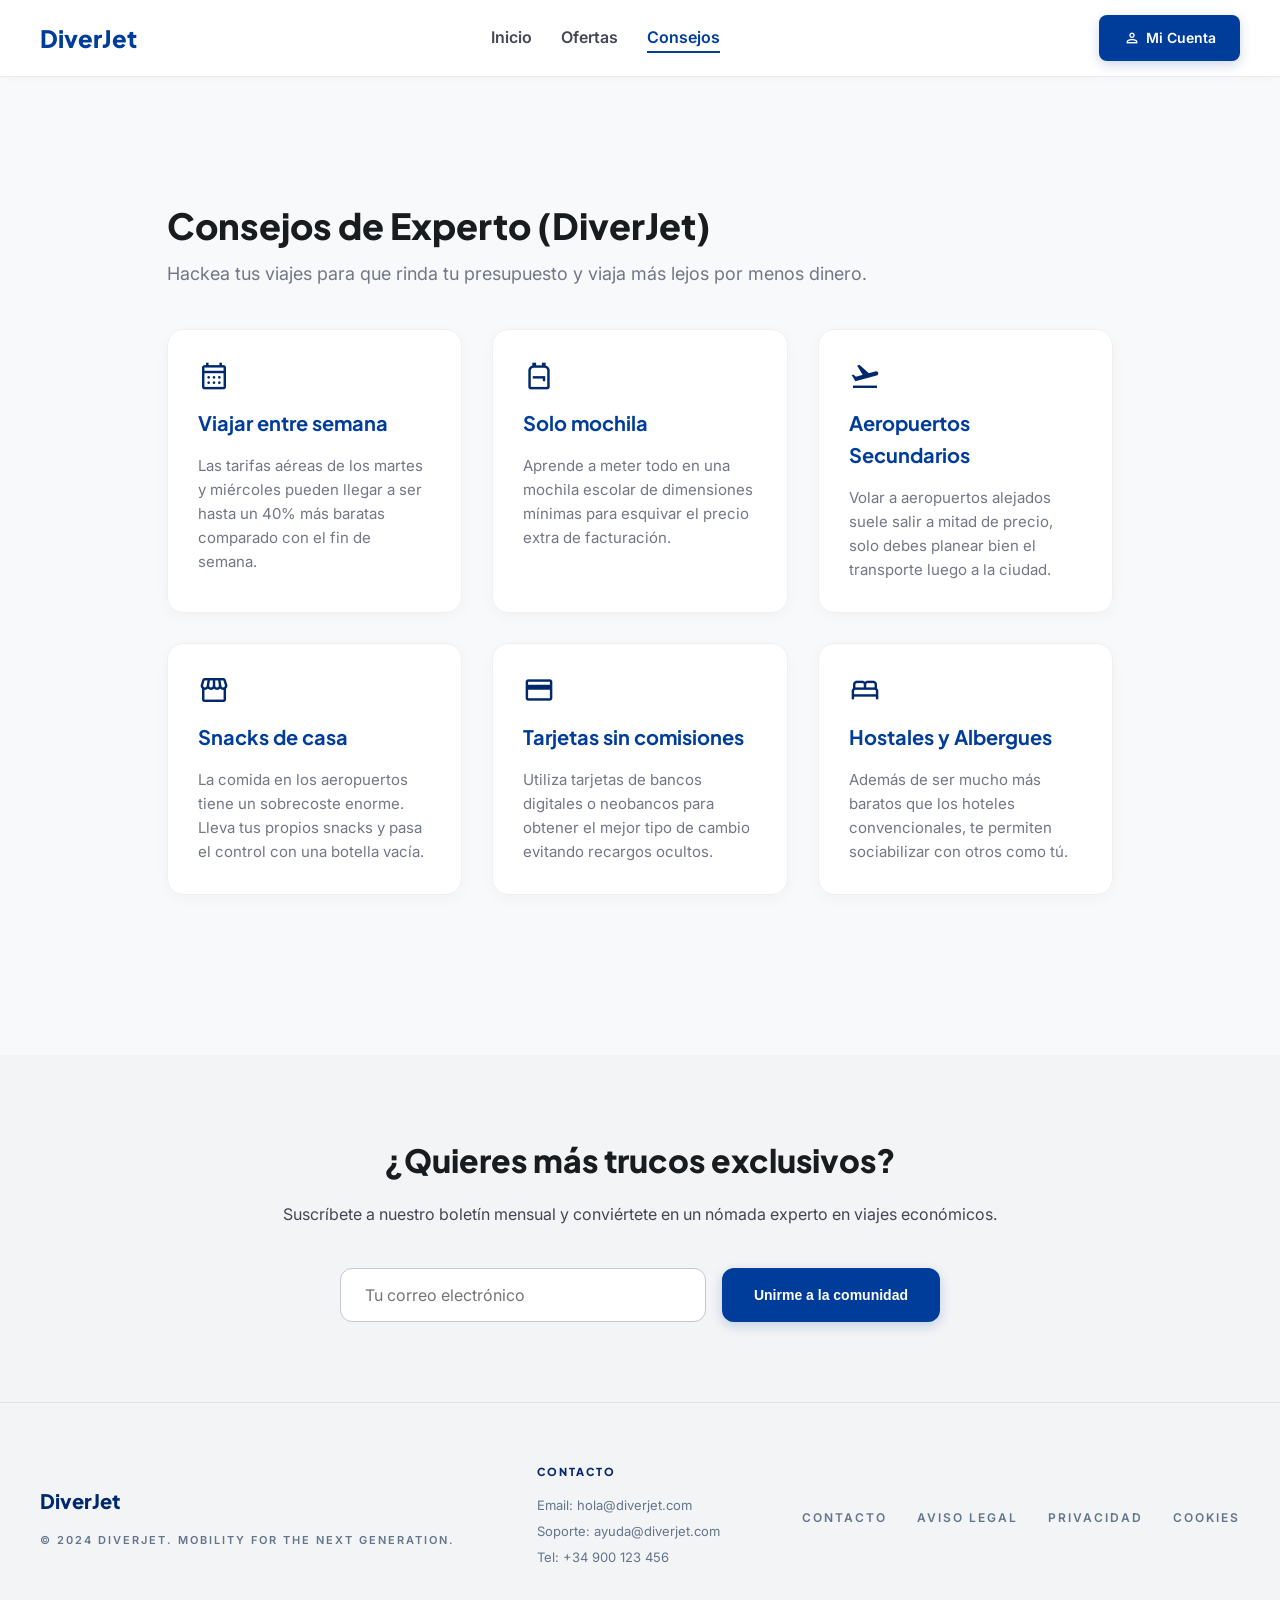
==== consejos.html @ 74a71c90 "Add files via upload" ====
﻿<!DOCTYPE html>
<html lang="es">

<head>
    <meta charset="utf-8">
    <title>Consejos de Experto | DiverJet</title>
    <!-- Vincula el nuevo estilo mejorado pero simple -->
    <link rel="stylesheet" href="estilo.css">
    <link href="https://fonts.googleapis.com/css2?family=Material+Symbols+Outlined:wght,FILL,GRAD,opsz@400,0,0,24" rel="stylesheet" />
</head>

<body>
    <!-- MENÚ SUPERIOR -->
    <div class="cima">
        <h2>DiverJet</h2>
        <div class="enlaces">
            <a href="index.html">Inicio</a>
            <a href="ofertas.html">Ofertas</a>
            <a href="consejos.html" class="activo">Consejos</a>
        </div>
        <a href="login.html" class="boton-azul" style="display: flex; align-items: center; gap: 5px; text-decoration: none; width: fit-content;"><span class="material-symbols-outlined" style="font-size: 18px;">person</span> Mi Cuenta</a>
    </div>

    <!-- CONTENIDO CENTRAL OPFERTAS -->
    <div class="principal">
        
        <h1 class="titulo-seccion" style="margin-top: 40px;">Consejos de Experto (DiverJet)</h1>
        <p class="subtitulo-seccion">Hackea tus viajes para que rinda tu presupuesto y viaja más lejos por menos dinero.</p>

        <div class="contenedor-cajas cuatro-columnas" style="margin-top: 40px;">
            <div class="caja-pequena">
                <span class="material-symbols-outlined" style="font-size: 32px; color: #00296d; margin-bottom: 15px;">calendar_month</span>
                <h3>Viajar entre semana</h3>
                <p>Las tarifas aéreas de los martes y miércoles pueden llegar a ser hasta un 40% más baratas comparado con el fin de semana.</p>
            </div>
            <div class="caja-pequena">
                <span class="material-symbols-outlined" style="font-size: 32px; color: #00296d; margin-bottom: 15px;">backpack</span>
                <h3>Solo mochila</h3>
                <p>Aprende a meter todo en una mochila escolar de dimensiones mínimas para esquivar el precio extra de facturación.</p>
            </div>
            <div class="caja-pequena">
                <span class="material-symbols-outlined" style="font-size: 32px; color: #00296d; margin-bottom: 15px;">flight_takeoff</span>
                <h3>Aeropuertos Secundarios</h3>
                <p>Volar a aeropuertos alejados suele salir a mitad de precio, solo debes planear bien el transporte luego a la ciudad.</p>
            </div>
            <div class="caja-pequena">
                <span class="material-symbols-outlined" style="font-size: 32px; color: #00296d; margin-bottom: 15px;">storefront</span>
                <h3>Snacks de casa</h3>
                <p>La comida en los aeropuertos tiene un sobrecoste enorme. Lleva tus propios snacks y pasa el control con una botella vacía.</p>
            </div>
            <div class="caja-pequena">
                <span class="material-symbols-outlined" style="font-size: 32px; color: #00296d; margin-bottom: 15px;">credit_card</span>
                <h3>Tarjetas sin comisiones</h3>
                <p>Utiliza tarjetas de bancos digitales o neobancos para obtener el mejor tipo de cambio evitando recargos ocultos.</p>
            </div>
            <div class="caja-pequena">
                <span class="material-symbols-outlined" style="font-size: 32px; color: #00296d; margin-bottom: 15px;">bed</span>
                <h3>Hostales y Albergues</h3>
                <p>Además de ser mucho más baratos que los hoteles convencionales, te permiten sociabilizar con otros como tú.</p>
            </div>
        </div>

    </div>

    <!-- BOLETÍN / NEWSLETTER -->
    <div class="boletin">
        <div class="boletin-contenido">
            <h2>¿Quieres más trucos exclusivos?</h2>
            <p>Suscríbete a nuestro boletín mensual y conviértete en un nómada experto en viajes económicos.</p>
            <div class="boletin-form">
                <input type="email" placeholder="Tu correo electrónico">
                <button class="boton-azul">Unirme a la comunidad</button>
            </div>
        </div>
    </div>

            <!-- PIE DE PÁGINA -->
    <div class="pie-nuevo">
        <div class="pie-nuevo-contenedor">
            <div class="pie-nuevo-marca">
                <span class="pie-nuevo-logo">DiverJet</span>
                <p>© 2024 DiverJet. Mobility for the Next Generation.</p>
            </div>
            <div class="pie-nuevo-info">
                <h3>Contacto</h3>
                <p>Email: hola@diverjet.com</p>
                <p>Soporte: ayuda@diverjet.com</p>
                <p>Tel: +34 900 123 456</p>
            </div>
            <div class="pie-nuevo-enlaces">
                <a href="#">Contacto</a>
                <a href="#">Aviso Legal</a>
                <a href="#">Privacidad</a>
                <a href="#">Cookies</a>
            </div>
        </div>
    </div>
</body>
</html>
---- estilo.css ----
/* FUENTES Y RESET */
@import url('https://fonts.googleapis.com/css2?family=Plus+Jakarta+Sans:wght@500;700;900&family=Inter:wght@400;500;600&display=swap');

* {
  box-sizing: border-box;
  margin: 0;
  padding: 0;
}

body {
  font-family: 'Inter', sans-serif;
  background-color: #f8f9fb;
  color: #191c1e;
  line-height: 1.6;
  display: flex;
  flex-direction: column;
  min-height: 100vh;
}

h1,
h2,
h3,
h4 {
  font-family: 'Plus Jakarta Sans', sans-serif;
}

/* MENÚ SUPERIOR (CIMA) */
.cima {
  background-color: rgba(255, 255, 255, 0.95);
  padding: 15px 40px;
  display: flex;
  justify-content: space-between;
  align-items: center;
  border-bottom: 1px solid #eaeaea;
  position: sticky;
  top: 0;
  z-index: 100;
  box-shadow: 0 2px 10px rgba(0, 0, 0, 0.02);
}

.cima h2 {
  color: #003d9b;
  font-size: 24px;
  font-weight: 900;
}

.enlaces a {
  text-decoration: none;
  color: #434654;
  font-weight: 600;
  margin-right: 25px;
  transition: color 0.2s;
}

.enlaces a:hover {
  color: #003d9b;
}

/* BOTONES */
.boton-azul {
  background-color: #003d9b;
  color: #ffffff;
  border: none;
  padding: 12px 24px;
  border-radius: 8px;
  font-weight: 600;
  font-size: 14px;
  cursor: pointer;
  transition: all 0.2s ease;
  box-shadow: 0 4px 12px rgba(0, 61, 155, 0.2);
}

.boton-azul:hover {
  background-color: #0052cc;
  transform: translateY(-2px);
  box-shadow: 0 6px 15px rgba(0, 61, 155, 0.3);
}

.boton-secundario {
  display: block;
  width: 100%;
  text-align: center;
  background-color: #f3f4f6;
  color: #003d9b;
  border-radius: 8px;
  padding: 12px;
  text-decoration: none;
  font-weight: 700;
  transition: background-color 0.2s;
}

.boton-secundario:hover {
  background-color: #e5e7eb;
}

/* PORTADA */
.portada {
  position: relative;
  padding: 120px 20px;
  text-align: center;
  background-color: #001848;
  background-image: linear-gradient(rgba(0, 0, 0, 0.3), rgba(0, 0, 0, 0.6)), url('https://lh3.googleusercontent.com/aida-public/[base64]');
  background-size: cover;
  background-position: center;
  color: white;
}

.portada h1 {
  font-size: 64px;
  font-weight: 900;
  margin-bottom: 20px;
  letter-spacing: -1px;
}

.subtitulo {
  font-size: 22px;
  margin-bottom: 40px;
  font-weight: 400;
  opacity: 0.9;
}

/* BUSCADOR */
.buscador {
  background-color: rgba(255, 255, 255, 0.95);
  padding: 15px;
  border-radius: 12px;
  display: inline-flex;
  gap: 10px;
  flex-wrap: wrap;
  align-items: center;
  box-shadow: 0 10px 30px rgba(0, 0, 0, 0.2);
}

.buscador input {
  padding: 12px 15px;
  border: 1px solid #ddd;
  border-radius: 8px;
  width: 220px;
  font-size: 15px;
  font-family: 'Inter', sans-serif;
}

/* PRINCIPAL (CONTENIDO) */
.principal {
  max-width: 1200px;
  margin: 80px auto;
  padding: 0 20px;
}

.titulo-seccion {
  font-size: 36px;
  color: #191c1e;
  margin-bottom: 5px;
  font-weight: 900;
}

.subtitulo-seccion {
  color: #737685;
  margin-bottom: 40px;
  font-size: 18px;
}

/* CONTENEDOR DE CAJAS (GRID) */
.contenedor-cajas {
  display: grid;
  grid-template-columns: repeat(auto-fit, minmax(320px, 1fr));
  gap: 30px;
  margin-bottom: 80px;
}

/* CAJA DE OFERTA */
.caja {
  background-color: #ffffff;
  border-radius: 16px;
  overflow: hidden;
  box-shadow: 0 4px 20px rgba(0, 0, 0, 0.05);
  transition: transform 0.3s ease, box-shadow 0.3s ease;
  border: 1px solid #f0f0f0;
  position: relative;
  display: flex;
  flex-direction: column;
}

.caja:hover {
  transform: translateY(-8px);
  box-shadow: 0 15px 30px rgba(0, 0, 0, 0.1);
}

.caja-destacada {
  border: 2px solid #dae2ff;
  box-shadow: 0 10px 25px rgba(0, 61, 155, 0.1);
}

.etiqueta {
  position: absolute;
  top: 15px;
  left: 15px;
  background-color: #003d9b;
  color: white;
  padding: 5px 12px;
  border-radius: 20px;
  font-size: 11px;
  font-weight: 700;
  text-transform: uppercase;
  letter-spacing: 1px;
}

.etiqueta-alerta {
  background-color: #f59e0b;
}

.caja img {
  width: 100%;
  height: 220px;
  object-fit: cover;
}

.precio-tag {
  position: absolute;
  top: 170px;
  right: 15px;
  background-color: #003d9b;
  color: white;
  padding: 8px 16px;
  border-radius: 10px;
  font-size: 24px;
  font-weight: 900;
  font-family: 'Plus Jakarta Sans', sans-serif;
  box-shadow: 0 4px 10px rgba(0, 0, 0, 0.3);
}

.caja-cuerpo {
  padding: 25px;
  display: flex;
  flex-direction: column;
  flex-grow: 1;
}

.caja-cuerpo h3 {
  font-size: 22px;
  margin-bottom: 10px;
  color: #191c1e;
}

.caja-cuerpo p {
  color: #434654;
  margin-bottom: 20px;
  font-size: 15px;
  flex-grow: 1;
}

/* CAJA PEQUEÑA (CONSEJOS) */
.caja-pequena {
  background-color: #ffffff;
  border-radius: 16px;
  padding: 30px;
  box-shadow: 0 4px 15px rgba(0, 0, 0, 0.03);
  border: 1px solid #f0f0f0;
  transition: transform 0.2s;
}

.caja-pequena:hover {
  transform: translateY(-5px);
}

.caja-pequena h3 {
  color: #003d9b;
  font-size: 20px;
  margin-bottom: 15px;
}

.caja-pequena p {
  color: #737685;
  font-size: 15px;
}

/* NUEVO PIE DE PÁGINA (MODERNO) */
.pie-nuevo {
    width: 100%;
    padding: 60px 30px;
    border-top: 1px solid #e1e2e4;
    background-color: #f2f4f6;
    margin-top: auto;
}

.pie-nuevo-contenedor {
    max-width: 1200px;
    margin: 0 auto;
    display: flex;
    flex-direction: column;
    justify-content: space-between;
    align-items: center;
    gap: 30px;
}

@media (min-width: 768px) {
    .pie-nuevo-contenedor {
        flex-direction: row;
        align-items: center;
    }
}

.pie-nuevo-marca {
    display: flex;
    flex-direction: column;
    align-items: center;
    gap: 15px;
    text-align: center;
}

@media (min-width: 768px) {
    .pie-nuevo-marca {
        align-items: flex-start;
        text-align: left;
    }
}

.pie-nuevo-logo {
    font-size: 20px;
    font-weight: 800;
    color: #00296d;
    font-family: 'Plus Jakarta Sans', sans-serif;
}

.pie-nuevo-marca p {
    font-family: 'Inter', sans-serif;
    font-size: 11px;
    text-transform: uppercase;
    letter-spacing: 2px;
    font-weight: 600;
    color: #64748b;
    margin: 0;
}

.pie-nuevo-enlaces {
    display: flex;
    gap: 30px;
    flex-wrap: wrap;
    justify-content: center;
    font-family: 'Inter', sans-serif;
    font-size: 12px;
    text-transform: uppercase;
    letter-spacing: 2px;
    font-weight: 600;
}

.pie-nuevo-enlaces a {
    color: #64748b;
    text-decoration: none;
    transition: color 0.2s ease;
}

.pie-nuevo-enlaces a:hover {
    color: #00296d;
}

.pie-nuevo-info {
    display: flex;
    flex-direction: column;
    align-items: center;
    text-align: center;
}

@media (min-width: 768px) {
    .pie-nuevo-info {
        align-items: flex-start;
        text-align: left;
    }
}

.pie-nuevo-info h3 {
    font-size: 11px;
    font-weight: 800;
    color: #00296d;
    text-transform: uppercase;
    letter-spacing: 2px;
    margin-bottom: 15px;
}

.pie-nuevo-info p {
    font-family: 'Inter', sans-serif;
    font-size: 13px;
    color: #64748b;
    margin-bottom: 5px;
}

/* ================= NUEVOS ESTILOS PARA PAGINA OFERTAS ================= */

/* LINK ACTIVO EN NAV */
.enlaces a.activo {
    color: #003d9b;
    border-bottom: 2px solid #003d9b;
    padding-bottom: 4px;
}

/* HERO OFERTAS */
.hero-ofertas {
    position: relative;
    height: 400px;
    background-image: linear-gradient(rgba(0, 41, 109, 0.8), rgba(0, 61, 155, 0.4)), url('https://lh3.googleusercontent.com/aida-public/[base64]');
    background-size: cover;
    background-position: center;
    display: flex;
    align-items: center;
    justify-content: center;
    text-align: center;
    color: white;
}

.hero-ofertas-contenido {
    max-width: 800px;
    padding: 0 20px;
}

.etiqueta-exclusiva {
    display: inline-block;
    background-color: rgba(255, 255, 255, 0.2);
    backdrop-filter: blur(10px);
    -webkit-backdrop-filter: blur(10px);
    padding: 6px 16px;
    border-radius: 20px;
    font-size: 12px;
    font-weight: 700;
    text-transform: uppercase;
    letter-spacing: 2px;
    margin-bottom: 24px;
    border: 1px solid rgba(255, 255, 255, 0.3);
}

.hero-ofertas h1 {
    font-size: 56px;
    font-weight: 900;
    margin-bottom: 24px;
    line-height: 1.1;
}

.hero-ofertas p {
    font-size: 18px;
    font-weight: 500;
    opacity: 0.9;
}

/* BARRA DE FILTROS */
.barra-filtros-contenedor {
    position: sticky;
    top: 61px;
    z-index: 90;
    background-color: #f2f4f6;
    border-bottom: 1px solid #e1e2e4;
    padding: 24px 40px;
}

.barra-filtros {
    max-width: 1200px;
    margin: 0 auto;
    display: flex;
    gap: 20px;
    flex-wrap: wrap;
    align-items: center;
}

.input-grupo {
    flex: 1;
    min-width: 200px;
    position: relative;
}

.input-grupo label {
    position: absolute;
    top: -8px;
    left: 16px;
    background-color: #f2f4f6;
    padding: 0 4px;
    font-size: 10px;
    font-weight: 700;
    color: #00296d;
    text-transform: uppercase;
    letter-spacing: 1px;
    z-index: 2;
}

.input-caja {
    display: flex;
    align-items: center;
    gap: 12px;
    background-color: #ffffff;
    border: 1px solid #c4c6d4;
    border-radius: 12px;
    padding: 12px 16px;
    position: relative;
}

.input-caja .material-symbols-outlined {
    color: #00296d;
    font-size: 20px;
}

.input-caja select, .input-caja input {
    border: none;
    outline: none;
    background: transparent;
    font-family: 'Inter', sans-serif;
    font-size: 14px;
    font-weight: 600;
    color: #191c1e;
    width: 100%;
}

.texto-valor {
    font-size: 14px;
    font-weight: 600;
}

.boton-buscar {
    background-color: #00296d;
    color: white;
    border: none;
    padding: 14px 32px;
    border-radius: 12px;
    font-weight: 700;
    font-size: 15px;
    cursor: pointer;
    display: flex;
    align-items: center;
    gap: 8px;
    transition: all 0.2s;
    box-shadow: 0 4px 15px rgba(0, 41, 109, 0.2);
}

.boton-buscar:hover {
    background-color: #003d9b;
    transform: translateY(-2px);
}

/* MODIFICADOR GRID (4 columnas) */
.cuatro-columnas {
    grid-template-columns: repeat(auto-fit, minmax(260px, 1fr));
}

/* ESTILO GLASS PARA TARJETAS */
.glass-precio {
    background: rgba(0, 61, 155, 0.9) !important;
    backdrop-filter: blur(10px);
    -webkit-backdrop-filter: blur(10px);
    display: flex;
    flex-direction: column;
    align-items: center;
    line-height: 1;
    padding: 8px 16px;
    top: 155px !important;
    bottom: auto !important;
    box-shadow: 0 4px 15px rgba(0, 0, 0, 0.2);
}
.glass-precio span {
    font-size: 11px;
    font-weight: 700;
    opacity: 0.9;
    margin-bottom: 2px;
    text-transform: uppercase;
    letter-spacing: 0.5px;
}

.z-10 { z-index: 10; }
.relative { position: relative; }

/* CAJA PIE (Details link) */
.caja-pie {
    display: flex;
    justify-content: space-between;
    align-items: center;
    margin-top: 15px;
    padding-top: 15px;
    border-top: 1px solid #f0f0f0;
}

.caja-pie span {
    font-size: 10px;
    font-weight: 700;
    color: #747783;
    text-transform: uppercase;
    letter-spacing: 1px;
}

.caja-pie a {
    color: #00296d;
    text-decoration: none;
    font-weight: 700;
    font-size: 14px;
    display: flex;
    align-items: center;
}

.caja-pie a:hover {
    text-decoration: underline;
}

/* BOLETÍN / NEWSLETTER */
.boletin {
    background-color: #f2f4f6;
    padding: 80px 20px;
    text-align: center;
}

.boletin-contenido {
    max-width: 800px;
    margin: 0 auto;
}

.boletin h2 {
    font-size: 32px;
    font-weight: 900;
    color: #191c1e;
    margin-bottom: 16px;
}

.boletin p {
    color: #434652;
    margin-bottom: 40px;
    font-size: 16px;
}

.boletin-form {
    display: flex;
    gap: 16px;
    max-width: 600px;
    margin: 0 auto;
}

@media (max-width: 600px) {
    .boletin-form {
        flex-direction: column;
    }
}

.boletin-form input {
    flex: 1;
    padding: 16px 24px;
    border: 1px solid #c4c6d4;
    border-radius: 12px;
    outline: none;
    font-family: 'Inter', sans-serif;
    font-size: 16px;
}

.boletin-form input:focus {
    border-color: #003d9b;
    box-shadow: 0 0 0 2px rgba(0, 61, 155, 0.2);
}

.boletin-form button {
    border-radius: 12px;
    padding: 16px 32px;
}

/* ================= PAGINA DE RESERVA ================= */
.contenedor-reserva {
    display: flex;
    flex-wrap: wrap;
    gap: 40px;
    margin-top: 40px;
}

.reserva-info {
    flex: 1;
    min-width: 300px;
}

.reserva-info img {
    width: 100%;
    height: 300px;
    object-fit: cover;
    border-radius: 16px;
    margin-bottom: 20px;
    box-shadow: 0 4px 15px rgba(0,0,0,0.1);
}

.reserva-info h2 {
    font-size: 32px;
    color: #00296d;
    margin-bottom: 10px;
}

.reserva-info p {
    color: #434652;
    margin-bottom: 20px;
    line-height: 1.6;
}

.reserva-form {
    flex: 1;
    min-width: 300px;
    background-color: white;
    padding: 40px;
    border-radius: 16px;
    box-shadow: 0 10px 30px rgba(0,0,0,0.05);
    border: 1px solid #e1e2e4;
}

.formulario-grupo {
    margin-bottom: 20px;
}

.formulario-grupo label {
    display: block;
    font-weight: 700;
    margin-bottom: 8px;
    font-size: 14px;
    color: #434652;
}

.formulario-grupo input, .formulario-grupo select {
    width: 100%;
    padding: 12px 16px;
    border: 1px solid #c4c6d4;
    border-radius: 8px;
    font-family: 'Inter', sans-serif;
    outline: none;
    font-size: 15px;
}

.formulario-grupo input:focus, .formulario-grupo select:focus {
    border-color: #003d9b;
    box-shadow: 0 0 0 2px rgba(0, 61, 155, 0.2);
}

.reserva-total {
    font-size: 20px;
    font-weight: 900;
    color: #191c1e;
    margin: 30px 0 20px;
    border-top: 1px solid #e1e2e4;
    padding-top: 20px;
    display: flex;
    justify-content: space-between;
}
.reserva-total span:last-child {
    color: #00296d;
    font-size: 28px;
}
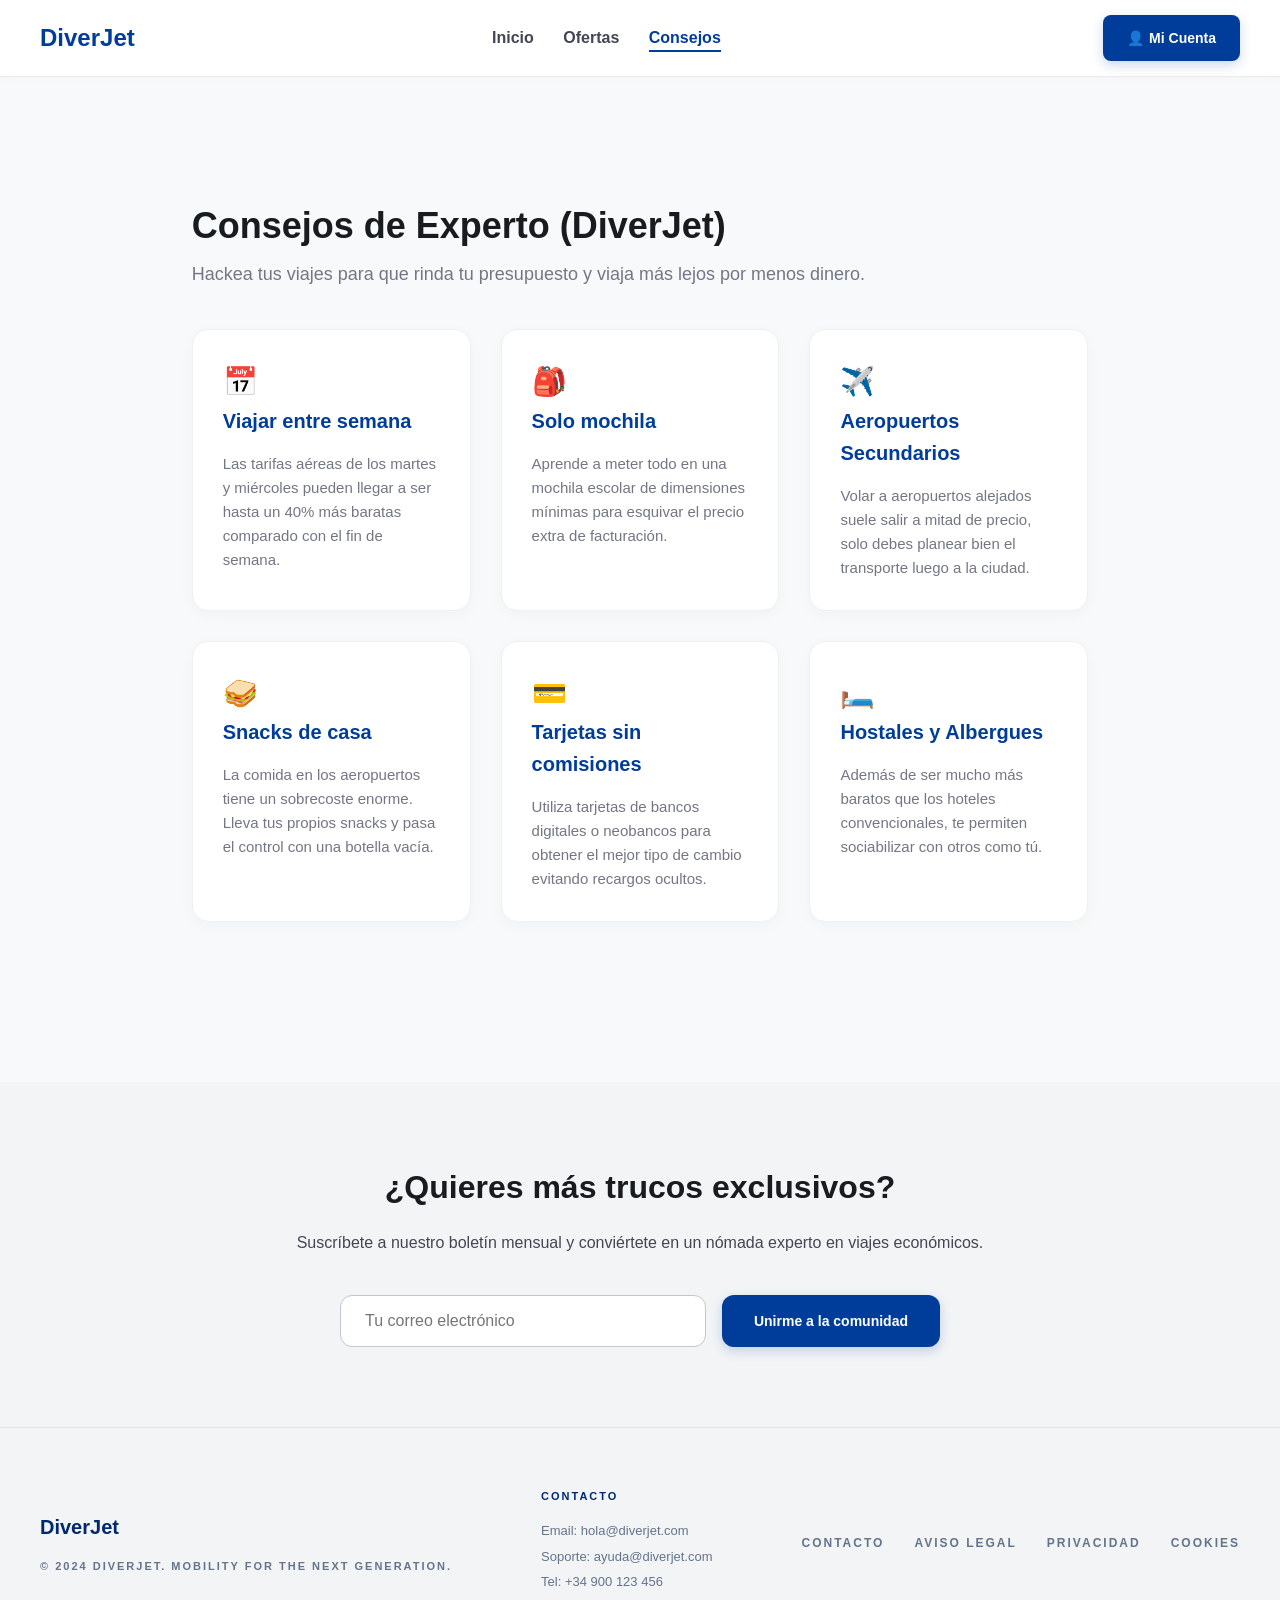
==== commit 741faa8f: "Simplifica la web sin APIs externas y con recursos locales" ====
--- a/consejos.html
+++ b/consejos.html
@@ -1,4 +1,4 @@
-﻿<!DOCTYPE html>
+<!DOCTYPE html>
 <html lang="es">
 
 <head>
@@ -6,7 +6,6 @@
     <title>Consejos de Experto | DiverJet</title>
     <!-- Vincula el nuevo estilo mejorado pero simple -->
     <link rel="stylesheet" href="estilo.css">
-    <link href="https://fonts.googleapis.com/css2?family=Material+Symbols+Outlined:wght,FILL,GRAD,opsz@400,0,0,24" rel="stylesheet" />
 </head>
 
 <body>
@@ -18,7 +17,7 @@
             <a href="ofertas.html">Ofertas</a>
             <a href="consejos.html" class="activo">Consejos</a>
         </div>
-        <a href="login.html" class="boton-azul" style="display: flex; align-items: center; gap: 5px; text-decoration: none; width: fit-content;"><span class="material-symbols-outlined" style="font-size: 18px;">person</span> Mi Cuenta</a>
+        <a href="login.html" class="boton-azul" style="display: flex; align-items: center; gap: 5px; text-decoration: none; width: fit-content;"><span aria-hidden="true">👤</span> Mi Cuenta</a>
     </div>
 
     <!-- CONTENIDO CENTRAL OPFERTAS -->
@@ -29,32 +28,32 @@
 
         <div class="contenedor-cajas cuatro-columnas" style="margin-top: 40px;">
             <div class="caja-pequena">
-                <span class="material-symbols-outlined" style="font-size: 32px; color: #00296d; margin-bottom: 15px;">calendar_month</span>
+                <span style="font-size: 28px; margin-bottom: 15px;" aria-hidden="true">📅</span>
                 <h3>Viajar entre semana</h3>
                 <p>Las tarifas aéreas de los martes y miércoles pueden llegar a ser hasta un 40% más baratas comparado con el fin de semana.</p>
             </div>
             <div class="caja-pequena">
-                <span class="material-symbols-outlined" style="font-size: 32px; color: #00296d; margin-bottom: 15px;">backpack</span>
+                <span style="font-size: 28px; margin-bottom: 15px;" aria-hidden="true">🎒</span>
                 <h3>Solo mochila</h3>
                 <p>Aprende a meter todo en una mochila escolar de dimensiones mínimas para esquivar el precio extra de facturación.</p>
             </div>
             <div class="caja-pequena">
-                <span class="material-symbols-outlined" style="font-size: 32px; color: #00296d; margin-bottom: 15px;">flight_takeoff</span>
+                <span style="font-size: 28px; margin-bottom: 15px;" aria-hidden="true">✈️</span>
                 <h3>Aeropuertos Secundarios</h3>
                 <p>Volar a aeropuertos alejados suele salir a mitad de precio, solo debes planear bien el transporte luego a la ciudad.</p>
             </div>
             <div class="caja-pequena">
-                <span class="material-symbols-outlined" style="font-size: 32px; color: #00296d; margin-bottom: 15px;">storefront</span>
+                <span style="font-size: 28px; margin-bottom: 15px;" aria-hidden="true">🥪</span>
                 <h3>Snacks de casa</h3>
                 <p>La comida en los aeropuertos tiene un sobrecoste enorme. Lleva tus propios snacks y pasa el control con una botella vacía.</p>
             </div>
             <div class="caja-pequena">
-                <span class="material-symbols-outlined" style="font-size: 32px; color: #00296d; margin-bottom: 15px;">credit_card</span>
+                <span style="font-size: 28px; margin-bottom: 15px;" aria-hidden="true">💳</span>
                 <h3>Tarjetas sin comisiones</h3>
                 <p>Utiliza tarjetas de bancos digitales o neobancos para obtener el mejor tipo de cambio evitando recargos ocultos.</p>
             </div>
             <div class="caja-pequena">
-                <span class="material-symbols-outlined" style="font-size: 32px; color: #00296d; margin-bottom: 15px;">bed</span>
+                <span style="font-size: 28px; margin-bottom: 15px;" aria-hidden="true">🛏️</span>
                 <h3>Hostales y Albergues</h3>
                 <p>Además de ser mucho más baratos que los hoteles convencionales, te permiten sociabilizar con otros como tú.</p>
             </div>
--- a/estilo.css
+++ b/estilo.css
@@ -1,6 +1,4 @@
 /* FUENTES Y RESET */
-@import url('https://fonts.googleapis.com/css2?family=Plus+Jakarta+Sans:wght@500;700;900&family=Inter:wght@400;500;600&display=swap');
-
 * {
   box-sizing: border-box;
   margin: 0;
@@ -8,7 +6,7 @@
 }
 
 body {
-  font-family: 'Inter', sans-serif;
+  font-family: Arial, Helvetica, sans-serif;
   background-color: #f8f9fb;
   color: #191c1e;
   line-height: 1.6;
@@ -21,7 +19,7 @@
 h2,
 h3,
 h4 {
-  font-family: 'Plus Jakarta Sans', sans-serif;
+  font-family: Arial, Helvetica, sans-serif;
 }
 
 /* MENÚ SUPERIOR (CIMA) */
@@ -99,7 +97,7 @@
   padding: 120px 20px;
   text-align: center;
   background-color: #001848;
-  background-image: linear-gradient(rgba(0, 0, 0, 0.3), rgba(0, 0, 0, 0.6)), url('https://lh3.googleusercontent.com/aida-public/[base64]');
+  background-image: linear-gradient(rgba(0, 0, 0, 0.3), rgba(0, 0, 0, 0.6)), url('fotos/portada.svg');
   background-size: cover;
   background-position: center;
   color: white;
@@ -137,7 +135,7 @@
   border-radius: 8px;
   width: 220px;
   font-size: 15px;
-  font-family: 'Inter', sans-serif;
+  font-family: Arial, Helvetica, sans-serif;
 }
 
 /* PRINCIPAL (CONTENIDO) */
@@ -225,7 +223,7 @@
   border-radius: 10px;
   font-size: 24px;
   font-weight: 900;
-  font-family: 'Plus Jakarta Sans', sans-serif;
+  font-family: Arial, Helvetica, sans-serif;
   box-shadow: 0 4px 10px rgba(0, 0, 0, 0.3);
 }
 
@@ -319,11 +317,11 @@
     font-size: 20px;
     font-weight: 800;
     color: #00296d;
-    font-family: 'Plus Jakarta Sans', sans-serif;
+    font-family: Arial, Helvetica, sans-serif;
 }
 
 .pie-nuevo-marca p {
-    font-family: 'Inter', sans-serif;
+    font-family: Arial, Helvetica, sans-serif;
     font-size: 11px;
     text-transform: uppercase;
     letter-spacing: 2px;
@@ -337,7 +335,7 @@
     gap: 30px;
     flex-wrap: wrap;
     justify-content: center;
-    font-family: 'Inter', sans-serif;
+    font-family: Arial, Helvetica, sans-serif;
     font-size: 12px;
     text-transform: uppercase;
     letter-spacing: 2px;
@@ -378,7 +376,7 @@
 }
 
 .pie-nuevo-info p {
-    font-family: 'Inter', sans-serif;
+    font-family: Arial, Helvetica, sans-serif;
     font-size: 13px;
     color: #64748b;
     margin-bottom: 5px;
@@ -397,7 +395,7 @@
 .hero-ofertas {
     position: relative;
     height: 400px;
-    background-image: linear-gradient(rgba(0, 41, 109, 0.8), rgba(0, 61, 155, 0.4)), url('https://lh3.googleusercontent.com/aida-public/[base64]');
+    background-image: linear-gradient(rgba(0, 41, 109, 0.8), rgba(0, 61, 155, 0.4)), url('fotos/hero-ofertas.svg');
     background-size: cover;
     background-position: center;
     display: flex;
@@ -415,8 +413,6 @@
 .etiqueta-exclusiva {
     display: inline-block;
     background-color: rgba(255, 255, 255, 0.2);
-    backdrop-filter: blur(10px);
-    -webkit-backdrop-filter: blur(10px);
     padding: 6px 16px;
     border-radius: 20px;
     font-size: 12px;
@@ -499,7 +495,7 @@
     border: none;
     outline: none;
     background: transparent;
-    font-family: 'Inter', sans-serif;
+    font-family: Arial, Helvetica, sans-serif;
     font-size: 14px;
     font-weight: 600;
     color: #191c1e;
@@ -540,8 +536,6 @@
 /* ESTILO GLASS PARA TARJETAS */
 .glass-precio {
     background: rgba(0, 61, 155, 0.9) !important;
-    backdrop-filter: blur(10px);
-    -webkit-backdrop-filter: blur(10px);
     display: flex;
     flex-direction: column;
     align-items: center;
@@ -638,7 +632,7 @@
     border: 1px solid #c4c6d4;
     border-radius: 12px;
     outline: none;
-    font-family: 'Inter', sans-serif;
+    font-family: Arial, Helvetica, sans-serif;
     font-size: 16px;
 }
 
@@ -713,7 +707,7 @@
     padding: 12px 16px;
     border: 1px solid #c4c6d4;
     border-radius: 8px;
-    font-family: 'Inter', sans-serif;
+    font-family: Arial, Helvetica, sans-serif;
     outline: none;
     font-size: 15px;
 }
